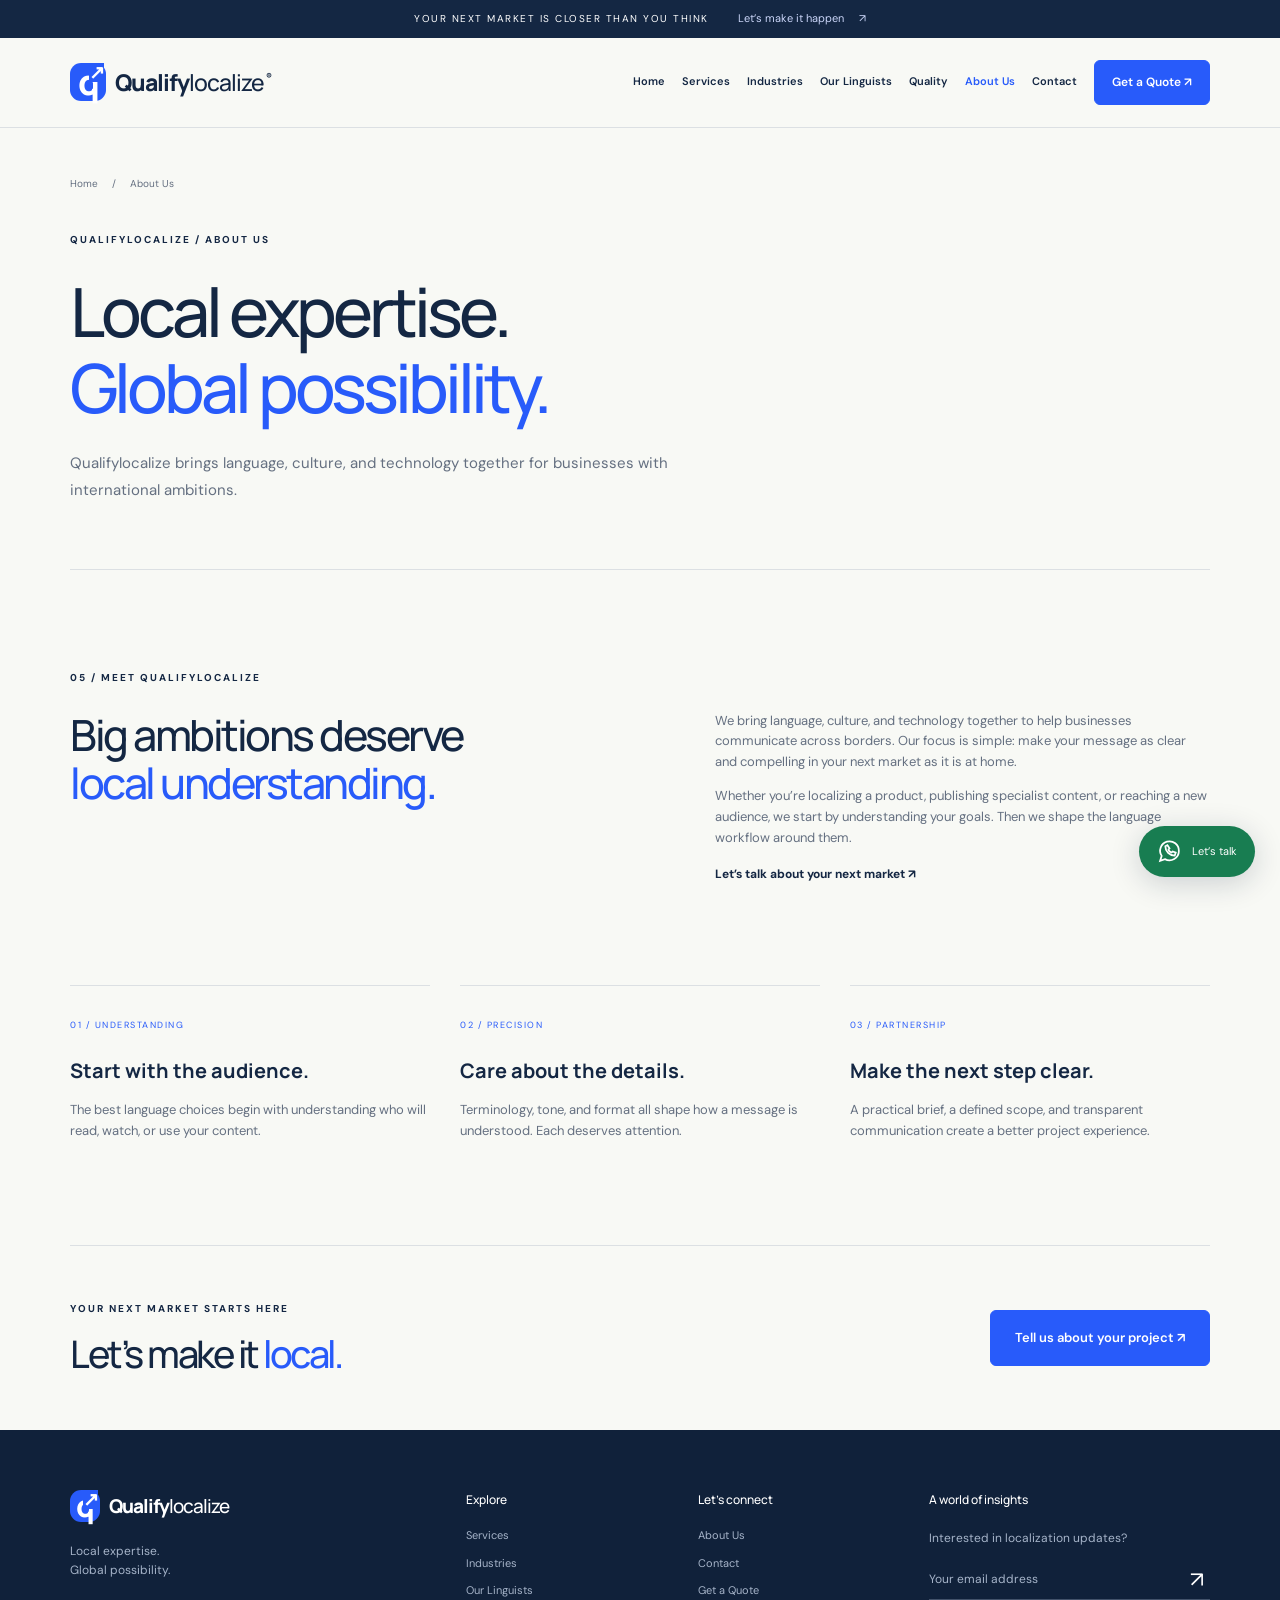
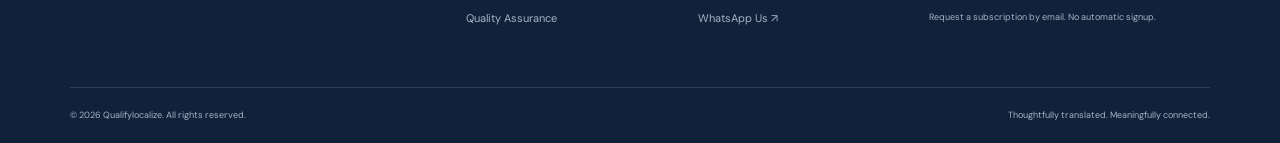
==== public/about.html @ bcac70c4 "Expand Qualifylocalize into 14-page website with service details and dedicated contact flow" ====
<!doctype html>
<html lang="en"><head><meta charset="utf-8"><meta name="viewport" content="width=device-width,initial-scale=1"><meta name="description" content="Translation, localization and language technology for ambitious global businesses. Start your next market with Qualifylocalize."><meta name="theme-color" content="#142743"><title>About Us | Qualifylocalize</title><link rel="icon" href="data:image/svg+xml,%3Csvg xmlns='http://www.w3.org/2000/svg' viewBox='0 0 64 64'%3E%3Crect rx='18' width='64' height='64' fill='%23275efe'/%3E%3Ctext x='13' y='47' fill='white' font-size='46' font-family='Arial'%3Eq%3C/text%3E%3C/svg%3E"><link rel="stylesheet" href="styles.css"><script src="app.js" defer></script></head><body>
<a class="skip" href="#main">Skip to content</a><div class="announcement">YOUR NEXT MARKET IS CLOSER THAN YOU THINK <a href="quote.html">Let’s make it happen <span>↗</span></a></div>
<header><a class="brand" href="index.html" aria-label="Qualifylocalize home"><span class="brandmark">q<span>↗</span></span>Qualify<span>localize</span><i>®</i></a><button class="menu-toggle" aria-expanded="false" aria-controls="navigation" aria-label="Open navigation">☰</button><nav id="navigation" aria-label="Main navigation"><a href="index.html">Home</a><a href="services.html">Services</a><a href="industries.html">Industries</a><a href="linguists.html">Our Linguists</a><a href="quality.html">Quality</a><a href="about.html" aria-current="page">About Us</a><a href="contact.html">Contact</a><a class="button small" href="quote.html">Get a Quote ↗</a><a class="mobile-whatsapp" href="https://wa.me/447770012186">WhatsApp Us ↗</a></nav></header>
<main id="main"><section class="page-intro wrap"><p class="breadcrumbs"><a href="index.html">Home</a><span>/</span>About Us</p><p class="eyebrow">QUALIFYLOCALIZE / ABOUT US</p><h1>Local expertise.<br><em>Global possibility.</em></h1><p>Qualifylocalize brings language, culture, and technology together for businesses with international ambitions.</p></section><section class="section wrap about" id="about"><p class="eyebrow">05 / MEET QUALIFYLOCALIZE</p><h2>Big ambitions deserve<br><em>local understanding.</em></h2><div><p>We bring language, culture, and technology together to help businesses communicate across borders. Our focus is simple: make your message as clear and compelling in your next market as it is at home.</p><p>Whether you’re localizing a product, publishing specialist content, or reaching a new audience, we start by understanding your goals. Then we shape the language workflow around them.</p><a class="text-link" href="contact.html">Let’s talk about your next market ↗</a></div></section><section class="values wrap"><article><span>01 / UNDERSTANDING</span><h3>Start with the audience.</h3><p>The best language choices begin with understanding who will read, watch, or use your content.</p></article><article><span>02 / PRECISION</span><h3>Care about the details.</h3><p>Terminology, tone, and format all shape how a message is understood. Each deserves attention.</p></article><article><span>03 / PARTNERSHIP</span><h3>Make the next step clear.</h3><p>A practical brief, a defined scope, and transparent communication create a better project experience.</p></article></section><section class="page-cta wrap"><div><p class="eyebrow">YOUR NEXT MARKET STARTS HERE</p><h2>Let’s make it <em>local.</em></h2></div><a class="button" href="quote.html">Tell us about your project ↗</a></section></main><footer><div class="wrap footer-grid"><div><a class="brand" href="index.html"><span class="brandmark">q<span>↗</span></span>Qualify<span>localize</span></a><p>Local expertise.<br>Global possibility.</p></div><div><h3>Explore</h3><a href="services.html">Services</a><a href="industries.html">Industries</a><a href="linguists.html">Our Linguists</a><a href="quality.html">Quality Assurance</a></div><div><h3>Let’s connect</h3><a href="about.html">About Us</a><a href="contact.html">Contact</a><a href="quote.html">Get a Quote</a><a href="https://wa.me/447770012186">WhatsApp Us ↗</a></div><div><h3>A world of insights</h3><p>Interested in localization updates?</p><form id="newsletter"><label class="sr-only" for="newsletter-email">Your email address</label><div class="newsletter-field"><input id="newsletter-email" type="email" required placeholder="Your email address" autocomplete="email"><button aria-label="Request newsletter subscription">↗</button></div><small>Request a subscription by email. No automatic signup.</small><p id="newsletter-status" role="status"></p></form></div></div><div class="wrap footer-bottom"><span>© <span id="year"></span> Qualifylocalize. All rights reserved.</span><span>Thoughtfully translated. Meaningfully connected.</span></div></footer><a class="floating-chat" href="https://wa.me/447770012186" target="_blank" rel="noopener" aria-label="Chat with Qualifylocalize on WhatsApp"><svg viewBox="0 0 24 24" fill="none" stroke="currentColor" stroke-width="1.7" aria-hidden="true"><path d="M21 11.5a9 9 0 0 1-13.4 7.8L3 21l1.5-4.8A9 9 0 1 1 21 11.5Z"/><path d="M8 7c0 5 4 9 9 9l1-3-3-1-1 1c-2-1-3-2-3-3l1-1-2-3Z"/></svg><span>Let’s talk</span></a></body></html>
---- public/styles.css ----
@import url('https://fonts.googleapis.com/css2?family=DM+Sans:wght@400;500;600;700&family=Manrope:wght@400;500;600;700;800&display=swap');
:root{--ink:#142743;--blue:#285bfa;--paper:#f8f9f5;--muted:#657081;--line:#dce0e3}*{box-sizing:border-box}html{scroll-behavior:smooth;scroll-padding-top:95px}body{margin:0;background:var(--paper);color:var(--ink);font-family:'DM Sans',Arial,sans-serif;font-size:15px;line-height:1.6}a{color:inherit;text-decoration:none}button,input,select,textarea{font:inherit}button,a,input,select,textarea{-webkit-tap-highlight-color:transparent}button{cursor:pointer}a:focus-visible,button:focus-visible,input:focus-visible,select:focus-visible,textarea:focus-visible{outline:3px solid #ffab4a;outline-offset:5px}.wrap{width:min(1280px,89%);margin:auto}.announcement{background:var(--ink);color:white;text-align:center;font-size:10px;letter-spacing:1.5px;padding:10px 16px}.announcement a{margin-left:25px;letter-spacing:0;color:#cbd6f9;font-size:11px}.announcement span{margin-left:12px}header{height:90px;position:sticky;top:0;z-index:20;background:#f8f9f5f5;border-bottom:1px solid var(--line);display:flex;align-items:center;justify-content:space-between;padding:0 5.5%;backdrop-filter:blur(14px)}.brand{display:flex;align-items:center;font-family:Manrope,Arial,sans-serif;font-weight:800;font-size:23px;letter-spacing:-1px;white-space:nowrap}.brand>span:not(.brandmark){font-weight:500}.brand i{font-size:9px;font-style:normal;align-self:flex-start;padding-top:7px;margin-left:2px}.brandmark{position:relative;display:inline-flex;align-items:center;justify-content:center;width:36px;height:38px;background:var(--blue);border-radius:11px;color:white;font-size:35px;margin-right:9px;line-height:1}.brandmark span{position:absolute;right:2px;top:0;font-size:19px;background:var(--blue)}nav{display:flex;align-items:center;gap:24px;font-size:12px;font-weight:600}nav>a:not(.button):hover{color:var(--blue)}.button{display:inline-flex;align-items:center;justify-content:space-between;gap:24px;background:var(--blue);color:white;padding:17px 24px;border-radius:6px;border:1px solid var(--blue);font-weight:600;font-size:13px;transition:transform .2s,background .2s}.button:hover{transform:translateY(-3px);background:#1948dd}.button span{font-size:20px}.button.small{padding:12px 17px;font-size:12px}.menu-toggle,.mobile-whatsapp{display:none}.hero{display:grid;grid-template-columns:1.08fr 1fr;gap:20px;align-items:center;min-height:650px;padding-top:65px;padding-bottom:65px}.eyebrow{font-size:10px;letter-spacing:2px;font-weight:700;margin:0 0 25px}.status-dot{display:inline-block;background:#3a77ff;width:7px;height:7px;border-radius:50%;margin-right:8px;box-shadow:0 0 0 4px #285bfa14}h1,h2,h3,p{margin-top:0}h1,h2,h3{font-family:Manrope,Arial,sans-serif}h1{font-size:clamp(64px,6.8vw,100px);font-weight:500;line-height:1.04;letter-spacing:-6px;margin-bottom:28px}em{font-style:normal;color:var(--blue)}.hero-description{max-width:440px;font-size:16px;color:var(--muted);line-height:1.8}.actions{display:flex;align-items:center;gap:27px;margin-top:29px}.text-link{font-size:12px;font-weight:700}.text-link:hover{color:var(--blue)}.hero-assurance{display:flex;gap:16px;font-size:10px;color:var(--muted);margin-top:28px}.hero-assurance span::first-letter{color:var(--blue)}.globe-scene{position:relative;aspect-ratio:1;max-width:560px;width:100%;isolation:isolate;display:grid;place-items:center;background:radial-gradient(circle,#cbdcff66 5%,transparent 68%)}.globe{position:relative;width:76%;aspect-ratio:1;border-radius:50%;overflow:hidden;background:radial-gradient(circle at 32% 26%,#4e7cd4,#214b99 42%,#142743 80%);box-shadow:inset -25px -20px 45px #06173399,0 25px 60px #1d4f9b22;animation:float 8s ease-in-out infinite}.globe:after{content:'';position:absolute;inset:0;border-radius:50%;box-shadow:inset 10px 0 25px #83c4ff55,inset -20px -10px 35px #07132999}.globe svg{position:absolute;inset:0;width:100%;height:100%}.globe-grid{position:absolute;inset:-10%;opacity:.23;border-radius:50%;background:repeating-linear-gradient(0deg,transparent 0 38px,#b3cdff 39px 40px);transform:rotate(-16deg)}.orbit{position:absolute;width:99%;height:60%;border:1px solid #bccce2;border-radius:50%;transform:rotate(-32deg);z-index:-1}.orbit-two{transform:rotate(43deg);height:76%;width:94%;border-style:dashed;opacity:.6}.language-chip{position:absolute;background:#ffffffed;border:1px solid #e5e9f1;border-radius:9px;padding:12px 20px;box-shadow:0 10px 35px #13274a12;animation:float 7s ease-in-out infinite}.language-chip b{font-size:21px;font-weight:500;display:block}.language-chip small{display:block;color:var(--muted);font-size:8px;letter-spacing:1.6px}.chip-one{top:14%;right:2%}.chip-two{left:-1%;top:41%;animation-delay:-2s}.chip-three{right:4%;bottom:15%;animation-delay:-4s}.globe-caption{position:absolute;bottom:0;font-size:10px}.coordinate{position:absolute;left:5%;top:7%;font-size:8px;letter-spacing:1px;color:#8795aa}.capability-strip{display:flex;justify-content:space-between;align-items:center;border-top:1px solid var(--line);border-bottom:1px solid var(--line);padding:29px 0;gap:25px}.capability-strip p{font-size:12px;line-height:1.7;margin:0}.capability-strip b{font-family:Manrope;font-size:29px;letter-spacing:-1px;line-height:1.2}.capability-strip div span{display:block;color:var(--muted);font-size:10px;margin-top:7px}.capability-strip>a{font-size:11px;color:var(--blue);font-weight:700}.section{padding-top:100px;padding-bottom:100px}.section-heading{display:flex;justify-content:space-between;align-items:flex-end;gap:50px;margin-bottom:40px}h2{font-size:clamp(36px,4vw,55px);line-height:1.13;font-weight:500;letter-spacing:-2.5px;margin-bottom:0}.section-heading>p{max-width:320px;color:var(--muted);font-size:13px;margin:0 0 5px}.service-grid{display:grid;grid-template-columns:repeat(3,1fr);gap:17px}.service-card{position:relative;border:1px solid var(--line);border-radius:9px;padding:28px;transition:transform .25s,box-shadow .25s,border-color .25s;background:#fff9;display:flex;flex-direction:column}.service-card:hover{transform:translateY(-7px);box-shadow:0 17px 30px #1427430c;border-color:var(--blue)}.service-icon{font-size:30px;line-height:1.4;color:var(--blue);height:58px;display:block}.service-icon span{font-size:18px;margin-left:2px}.card-number{position:absolute;top:32px;right:28px;color:#8591a2;font-size:10px}.service-card h3{font-size:20px;line-height:1.4;font-weight:600;letter-spacing:-.6px;margin:18px 0 12px}.service-card p{color:var(--muted);font-size:12px;line-height:1.8;max-width:280px;margin-bottom:27px}.card-bottom{border-top:1px solid var(--line);padding-top:18px;font-size:10px;display:flex;align-items:center;justify-content:space-between;margin-top:auto}.card-bottom b{font-size:18px;font-weight:400}.featured{background:var(--ink);color:white;border-color:var(--ink)}.featured .service-icon,.featured .card-number{color:#a9c1ff}.featured p{color:#c0cbdc}.featured .card-bottom{border-color:#ffffff26}.industry-section{padding:90px 0;background:#ecf0f5}.industry-tabs{display:flex;gap:8px;flex-wrap:wrap;margin-bottom:25px}.industry-tabs button{border:1px solid #cbd3df;background:transparent;padding:11px 24px;border-radius:30px;font-size:12px;color:var(--ink)}.industry-tabs button[aria-selected=true]{background:var(--ink);color:white;border-color:var(--ink)}.industry-detail{background:var(--ink);color:white;border-radius:12px;display:grid;grid-template-columns:1fr 1fr;min-height:255px;overflow:hidden}.industry-detail>div:first-child{padding:40px}.industry-detail h3{font-size:26px;font-weight:500;margin-bottom:13px}.industry-detail p{font-size:13px;color:#c4cede;max-width:430px}.industry-detail .text-link{color:#bdd0ff}.industry-art{position:relative;display:flex;justify-content:center;align-items:center;background:radial-gradient(ellipse at 80% 20%,#285bfa66,transparent 70%);overflow:hidden}.art-symbol{font-family:Manrope;font-size:150px;line-height:1;color:#acc5ff;transform:rotate(-12deg);text-shadow:15px 15px 0 #729eff20;letter-spacing:-10px}.industry-art:before,.industry-art:after{content:'';position:absolute;width:300px;height:300px;border:1px solid #7d9bcb35;border-radius:50%;transform:rotate(-30deg) scaleY(.45)}.industry-art:after{transform:rotate(40deg) scaleY(.65)}.directory-bar{background:#edf0f2;border-radius:8px;padding:19px;display:flex;align-items:center;gap:16px}.directory-bar>span{font-size:11px;font-weight:700;margin-right:auto}.directory-bar label{font-size:9px;font-weight:600;display:block;color:var(--muted)}select,input,textarea{border:1px solid #d9dfe8;color:var(--ink);border-radius:5px;background:white;padding:11px 12px;min-width:0;width:100%;font-size:12px}select{cursor:pointer}.directory-bar select{display:block;margin-top:4px;min-width:150px;padding:9px;font-size:11px}.reset{border:0;background:transparent;font-size:11px;color:var(--muted)}.sample-note{font-size:10px;color:var(--muted);margin:15px 0 23px;max-width:800px}.profile-grid{display:grid;grid-template-columns:repeat(3,1fr);gap:18px}.profile-card{padding:25px;border:1px solid var(--line);border-radius:9px;background:white}.profile-top{display:flex;align-items:center;justify-content:space-between;margin-bottom:19px}.avatar{width:55px;height:55px;display:grid;place-items:center;background:#e7edff;border-radius:50%;font-family:Manrope;color:var(--blue);font-size:20px}.avatar svg{width:36px;height:36px}.profile-top>span{font-size:9px;color:var(--muted);background:#f0f2f5;padding:4px 9px;border-radius:20px}.profile-card h3{font-size:17px;margin:0 0 3px}.profile-card p{color:var(--muted);font-size:11px;margin-bottom:18px}.tags{display:flex;gap:6px;flex-wrap:wrap}.tags span{font-size:9px;border:1px solid var(--line);border-radius:4px;padding:4px 8px}.profile-card .profile-base{margin:19px 0 0;border-top:1px solid var(--line);padding-top:13px;display:flex;justify-content:space-between;font-size:10px}.profile-base a{color:var(--blue)}.directory-footer{display:flex;justify-content:space-between;align-items:center;margin-top:25px;font-size:11px;color:var(--muted)}.empty{grid-column:1/-1;background:#edf0f5;border-radius:8px;padding:36px;text-align:center}.quality-section{background:var(--ink);color:white;padding:85px 0}.quality-section .section-heading>p{color:#aab9ce}.quality-section .eyebrow{color:#9dbbff}.process-grid{display:grid;grid-template-columns:repeat(4,1fr);margin-top:55px}.process-grid article{border-top:1px solid #8091ad55;padding:24px 28px 0 0}.process-grid article+article{padding-left:25px}.process-grid article>span{font-size:11px;color:#a2bcf5;display:flex;justify-content:space-between;margin-bottom:35px}.process-grid i{font-size:18px;font-style:normal}.process-grid h3{font-size:19px;font-weight:500}.process-grid p{font-size:12px;color:#adbbcf;max-width:225px}.quality-bottom{border-top:1px solid #8091ad55;display:flex;justify-content:space-between;align-items:center;gap:40px;margin-top:35px;padding-top:24px}.quality-bottom>span{font-size:9px;letter-spacing:1.7px}.quality-bottom p{max-width:550px;font-size:11px;color:#adbbcf;margin:0}.about{display:grid;grid-template-columns:1.1fr 1fr;column-gap:100px}.about>.eyebrow{grid-column:1/-1}.about h2{font-size:43px}.about>div p{font-size:13px;color:var(--muted)}.quote-section{background:#e9eefb;padding:85px 0}.quote-grid{display:grid;grid-template-columns:1fr 1fr;gap:100px;align-items:center}.quote-grid>div>p:not(.eyebrow){font-size:14px;color:var(--muted);max-width:360px;margin-top:25px}.quote-benefits{display:flex;flex-direction:column;gap:12px;font-size:12px;margin:30px 0}.quote-email{font-size:13px;font-weight:600}.quote-form{background:white;border-radius:12px;padding:30px;box-shadow:0 15px 50px #1427430b}.form-top{display:flex;justify-content:space-between;margin-bottom:20px}.form-top h3{font-size:19px;margin:0;font-weight:600}.form-top>span{color:var(--blue)}label{display:block;font-size:11px;font-weight:500}label input,label select,label textarea{display:block;margin-top:6px;margin-bottom:14px}label small{color:var(--muted)}.form-row{display:grid;grid-template-columns:1fr 1fr;gap:14px}textarea{resize:vertical}.estimate{display:flex;justify-content:space-between;align-items:center;padding:15px 0;border-top:1px solid var(--line);font-size:11px}.estimate small{display:block;font-size:9px;color:var(--muted)}output{font-size:25px;color:var(--blue);font-family:Manrope;letter-spacing:-1px}.fineprint{font-size:9px;color:var(--muted);line-height:1.7;margin:8px 0 14px}.quote-form .button{width:100%}.whatsapp-submit{background:none;border:0;font-size:11px;display:block;text-align:center;padding:14px;width:100%;color:var(--ink)}#quote-status,#newsletter-status{font-size:11px;margin:0}.contact{display:flex;justify-content:space-between;align-items:center;padding-top:80px;padding-bottom:80px}.contact h2{font-size:43px}.contact>div+div a{display:block;font-size:20px;letter-spacing:-.5px;padding:9px 0}.contact small{font-size:11px;margin-left:20px;color:var(--muted)}footer{background:#10213a;color:white;padding:60px 0 0}.footer-grid{display:grid;grid-template-columns:1.5fr .8fr .8fr 1.2fr;gap:45px}.footer-grid .brand{font-size:19px}.footer-grid .brandmark{width:30px;height:32px;font-size:30px}.footer-grid p{font-size:12px;color:#a6b4c9;margin-top:20px}.footer-grid h3{font-size:12px;font-weight:500;margin-bottom:18px}.footer-grid>div>a:not(.brand){font-size:11px;color:#a6b4c9;display:block;margin-bottom:10px}.newsletter-field{display:flex;border-bottom:1px solid #a6b4c955}.newsletter-field input{background:none;border:none;color:white;padding:10px 0}.newsletter-field button{border:0;background:transparent;color:white;font-size:22px}.newsletter-field input::placeholder{color:#a6b4c9}#newsletter small{font-size:9px;color:#a6b4c9;display:block;margin-top:10px}.footer-bottom{border-top:1px solid #a6b4c933;margin-top:50px;padding:20px 0;display:flex;justify-content:space-between;font-size:9px;color:#a6b4c9}.floating-chat{position:fixed;bottom:23px;right:25px;z-index:25;background:#187d51;color:white;border-radius:40px;padding:13px 18px;display:flex;align-items:center;gap:10px;box-shadow:0 6px 30px #10213a30;font-size:11px}.floating-chat svg{width:25px;height:25px}.skip{position:fixed;top:-100px;left:20px;background:white;z-index:100;padding:15px}.skip:focus{top:10px}.sr-only{position:absolute;width:1px;height:1px;overflow:hidden;clip:rect(0,0,0,0)}@keyframes float{0%,100%{transform:translateY(0)}50%{transform:translateY(-10px)}}@media(min-width:1450px){header{padding-left:calc((100vw - 1280px)/2);padding-right:calc((100vw - 1280px)/2)}}@media(max-width:1150px){nav{gap:15px;font-size:10px}.brand{font-size:20px}.hero{min-height:570px}h1{font-size:76px}.hero-assurance{gap:10px;font-size:9px}.quote-grid{gap:50px}.directory-bar{flex-wrap:wrap}.directory-bar>span{width:100%}.directory-bar label{flex:1}.about{column-gap:50px}.footer-grid{gap:25px}}@media(max-width:850px){header{height:75px}.menu-toggle{display:block;border:1px solid var(--line);background:none;border-radius:5px;font-size:21px;color:var(--ink);padding:3px 10px}nav{display:none;position:absolute;left:0;right:0;top:75px;background:var(--paper);padding:25px 6%;border-bottom:1px solid var(--line);box-shadow:0 10px 20px #14274312;font-size:15px}nav.open{display:flex;flex-direction:column;align-items:stretch;gap:17px}.mobile-whatsapp{display:block}.hero{padding-top:50px;grid-template-columns:1.05fr 1fr;min-height:530px}h1{font-size:64px;letter-spacing:-4px}.hero-description{font-size:13px}.actions{align-items:flex-start;gap:16px;flex-direction:column}.hero-assurance{flex-wrap:wrap}.language-chip{padding:8px 12px}.language-chip b{font-size:17px}.globe-caption{font-size:8px}.service-card{padding:22px}.service-card h3{font-size:17px}.card-bottom{font-size:9px}.section{padding-top:70px;padding-bottom:70px}.capability-strip>a{display:none}.industry-detail{grid-template-columns:1.3fr 1fr}.profile-grid{grid-template-columns:repeat(2,1fr)}.quote-grid{gap:35px}.quote-form{padding:23px}.quote-grid h2{font-size:40px}.process-grid{grid-template-columns:repeat(2,1fr);gap:25px}.process-grid article+article{padding-left:0}.process-grid article>span{margin-bottom:20px}.about{column-gap:35px}.about h2{font-size:34px}.footer-grid{grid-template-columns:1.3fr 1fr}.contact>div+div a{font-size:16px}.contact h2{font-size:36px}}@media(max-width:600px){.announcement{font-size:8px;letter-spacing:.8px}.announcement a{margin-left:8px;font-size:9px}.wrap{width:88%}.hero{grid-template-columns:1fr;padding-top:40px;padding-bottom:35px;gap:10px}.hero-copy{position:relative;z-index:2}h1{font-size:72px;letter-spacing:-4.5px}.eyebrow{font-size:8px;margin-bottom:20px}.hero-description{max-width:340px;font-size:14px}.actions{flex-direction:row;align-items:center;gap:20px}.button{font-size:11px;padding:14px 17px;gap:15px}.actions .text-link{font-size:11px;white-space:nowrap}.hero-assurance{font-size:8px;margin-top:22px;gap:14px}.globe-scene{width:90%;margin:0 auto;max-width:360px}.globe{width:73%}.globe-caption{bottom:0}.language-chip b{font-size:18px}.coordinate{font-size:7px}.capability-strip{display:grid;grid-template-columns:repeat(3,1fr);gap:20px;padding:24px 0}.capability-strip>p{grid-column:1/-1;font-size:12px}.capability-strip>p br{display:none}.capability-strip b{font-size:24px}.capability-strip div span{font-size:8px}.section-heading{display:block;margin-bottom:28px}.section-heading>p{margin-top:22px;max-width:360px;font-size:13px}h2{font-size:40px;letter-spacing:-2px}.service-grid{grid-template-columns:1fr;gap:13px}.service-card{padding:25px}.service-card h3{font-size:22px;margin-top:10px}.service-card p{font-size:13px;max-width:none}.service-card h3 br{display:none}.service-icon{height:40px}.card-bottom{font-size:10px}.industry-section,.quality-section,.quote-section{padding:65px 0}.industry-tabs{gap:7px}.industry-tabs button{padding:9px 14px;font-size:10px}.industry-detail{grid-template-columns:1fr}.industry-detail>div:first-child{padding:28px}.industry-art{height:135px}.art-symbol{font-size:105px}.directory-bar{padding:16px;gap:10px}.directory-bar label{flex:1 1 40%}.directory-bar label:nth-of-type(3){flex-basis:75%}.directory-bar select{min-width:0;width:100%}.profile-grid{grid-template-columns:1fr}.directory-footer{align-items:flex-start;gap:20px;font-size:9px}.directory-footer .text-link{font-size:10px;max-width:170px;text-align:right}.quality-bottom{flex-direction:column;align-items:flex-start;gap:16px}.process-grid h3{font-size:17px}.process-grid p{font-size:11px}.process-grid article{padding-right:12px}.about{grid-template-columns:1fr;gap:25px}.about>.eyebrow{margin-bottom:0}.about h2{font-size:37px}.quote-grid{grid-template-columns:1fr;gap:30px}.quote-grid h2{font-size:42px}.quote-benefits{gap:8px;margin:24px 0}.quote-email{font-size:12px}.quote-form{padding:22px}.estimate output{font-size:23px}.contact{flex-direction:column;align-items:flex-start;gap:30px;padding-top:60px;padding-bottom:60px}.contact h2{font-size:40px}.contact>div+div a{font-size:17px}.footer-grid{grid-template-columns:1fr 1fr;gap:30px}.footer-grid>div:first-child,.footer-grid>div:last-child{grid-column:1/-1}.footer-grid p{font-size:11px}.footer-bottom{flex-direction:column;gap:10px;padding-bottom:85px}.floating-chat{right:16px;bottom:16px;padding:12px}.floating-chat span{display:none}.form-row{gap:10px}.form-row select,.form-row input{font-size:11px}}@media(prefers-reduced-motion:reduce){html{scroll-behavior:auto}*,*:before,*:after{animation:none!important;transition:none!important}}

/* Multi-page navigation and editorial layouts */
nav a[aria-current="page"]{color:var(--blue)}
.page-intro{padding-top:48px;padding-bottom:65px;border-bottom:1px solid var(--line)}.breadcrumbs{display:flex;gap:14px;font-size:10px;color:var(--muted);margin-bottom:40px}.breadcrumbs a:hover{color:var(--blue)}.page-intro h1{font-size:clamp(46px,5.3vw,76px);letter-spacing:-4px;line-height:1.12;max-width:1050px;margin-bottom:25px}.page-intro>p:last-child{max-width:620px;font-size:15px;color:var(--muted);line-height:1.8;margin-bottom:0}.page-cta{padding:55px 0;display:flex;justify-content:space-between;align-items:center;gap:25px;border-top:1px solid var(--line)}.page-cta h2{font-size:38px}.page-cta .eyebrow{margin-bottom:15px}.faq{display:grid;grid-template-columns:1fr 1.1fr;gap:70px}.faq h2{font-size:37px}.faq details{border-bottom:1px solid var(--line);padding:20px 0}.faq summary{list-style:none;cursor:pointer;display:flex;justify-content:space-between;gap:15px;font-size:14px;font-weight:600}.faq summary::-webkit-details-marker{display:none}.faq summary span{color:var(--blue)}.faq details[open] summary span{transform:rotate(45deg)}.faq details p{font-size:13px;color:var(--muted);line-height:1.9;margin:18px 0 0}.detail-grid{display:grid;grid-template-columns:1.2fr 1fr;gap:85px}.deliverables{list-style:none;padding:0;margin:30px 0 0}.deliverables li{border-bottom:1px solid var(--line);padding:16px 0;font-size:14px;color:var(--blue)}.deliverables span{color:var(--ink);margin-left:10px}.detail-grid aside{background:#e9eefb;border-radius:10px;padding:35px;align-self:start}.detail-grid aside h3{font-size:22px}.detail-grid aside p{font-size:13px;color:var(--muted);line-height:1.9}.detail-grid aside .text-link{display:block;margin-top:22px}.values{display:grid;grid-template-columns:repeat(3,1fr);gap:30px;padding-bottom:90px}.values article{border-top:1px solid var(--line);padding-top:25px}.values article>span{font-size:9px;letter-spacing:1.5px;color:var(--blue)}.values h3{font-size:20px;margin:20px 0 13px}.values p{color:var(--muted);font-size:13px}.contact-layout{display:grid;grid-template-columns:1fr 1fr;gap:100px}.contact-layout>div>p:not(.eyebrow){font-size:14px;color:var(--muted);max-width:350px;margin-top:25px}.home-paths{display:grid;grid-template-columns:1fr 1fr;gap:60px;padding-top:55px;padding-bottom:55px;border-top:1px solid var(--line);border-bottom:1px solid var(--line)}.home-paths h2{font-size:35px}.home-paths>div>a{display:block;padding:14px 0;border-bottom:1px solid var(--line)}.home-paths b{font-size:16px;font-weight:500}.home-paths a span{display:block;font-size:11px;color:var(--muted);margin-top:4px}.home-paths a:hover b{color:var(--blue)}nav{gap:17px;font-size:11px}@media(max-width:1050px){nav{gap:11px;font-size:10px}.detail-grid,.contact-layout{gap:40px}}@media(max-width:850px){nav{font-size:15px;gap:17px}.faq{gap:35px}.page-intro h1{letter-spacing:-2.5px}.contact-layout{gap:30px}.values{gap:20px}}@media(max-width:600px){.page-intro{padding-top:28px;padding-bottom:40px}.breadcrumbs{margin-bottom:28px;font-size:9px;flex-wrap:wrap}.page-intro h1{font-size:43px;letter-spacing:-2.3px}.page-intro>p:last-child{font-size:13px}.page-cta{align-items:flex-start;flex-direction:column;padding:40px 0}.page-cta h2{font-size:34px}.faq,.detail-grid,.contact-layout,.home-paths{grid-template-columns:1fr;gap:30px}.faq h2{font-size:32px}.faq summary{font-size:13px}.detail-grid aside{padding:25px}.values{grid-template-columns:1fr;padding-bottom:55px}.values article{padding-top:20px}.home-paths{padding:40px 0}.home-paths h2{font-size:31px}.deliverables li{font-size:12px}.page-intro+.contact{padding-top:45px}}
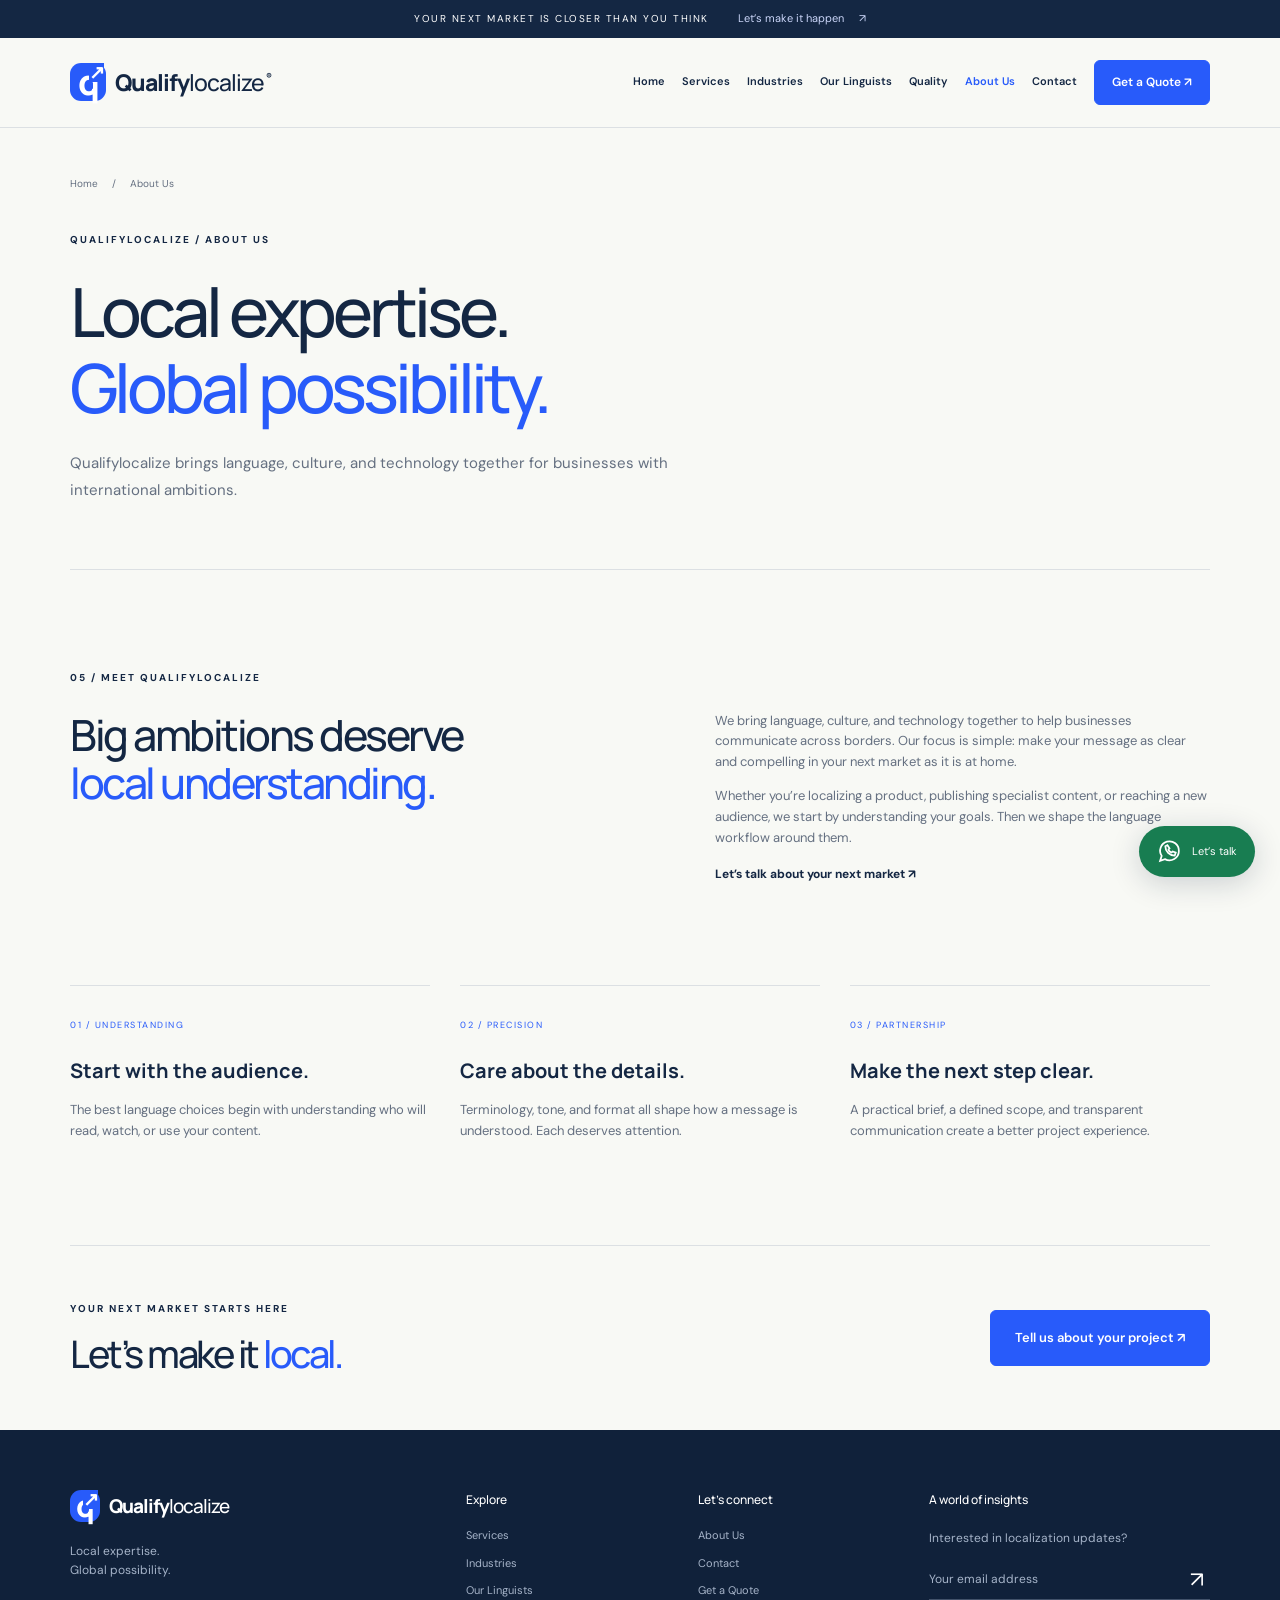
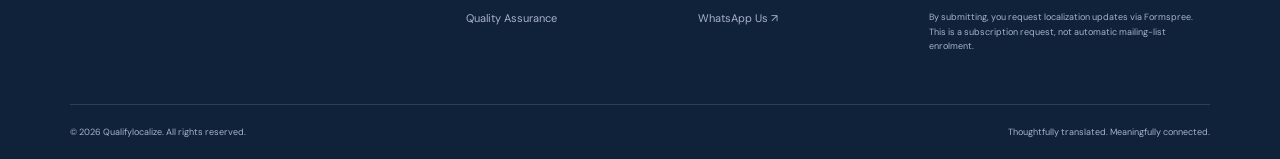
==== commit 33edae6d: "Connect quote, contact and newsletter forms to Formspree with AJAX feedback" ====
--- a/public/about.html
+++ b/public/about.html
@@ -1,5 +1,5 @@
 <!doctype html>
-<html lang="en"><head><meta charset="utf-8"><meta name="viewport" content="width=device-width,initial-scale=1"><meta name="description" content="Translation, localization and language technology for ambitious global businesses. Start your next market with Qualifylocalize."><meta name="theme-color" content="#142743"><title>About Us | Qualifylocalize</title><link rel="icon" href="data:image/svg+xml,%3Csvg xmlns='http://www.w3.org/2000/svg' viewBox='0 0 64 64'%3E%3Crect rx='18' width='64' height='64' fill='%23275efe'/%3E%3Ctext x='13' y='47' fill='white' font-size='46' font-family='Arial'%3Eq%3C/text%3E%3C/svg%3E"><link rel="stylesheet" href="styles.css"><script src="app.js" defer></script></head><body>
+<html lang="en"><head><meta charset="utf-8"><meta name="viewport" content="width=device-width,initial-scale=1"><meta name="description" content="Translation, localization and language technology for ambitious global businesses. Start your next market with Qualifylocalize."><meta name="theme-color" content="#142743"><title>About Us | Qualifylocalize</title><link rel="icon" href="data:image/svg+xml,%3Csvg xmlns='http://www.w3.org/2000/svg' viewBox='0 0 64 64'%3E%3Crect rx='18' width='64' height='64' fill='%23275efe'/%3E%3Ctext x='13' y='47' fill='white' font-size='46' font-family='Arial'%3Eq%3C/text%3E%3C/svg%3E"><link rel="stylesheet" href="styles.css"><script src="app.js" defer></script><script src="forms.js" defer></script></head><body>
 <a class="skip" href="#main">Skip to content</a><div class="announcement">YOUR NEXT MARKET IS CLOSER THAN YOU THINK <a href="quote.html">Let’s make it happen <span>↗</span></a></div>
 <header><a class="brand" href="index.html" aria-label="Qualifylocalize home"><span class="brandmark">q<span>↗</span></span>Qualify<span>localize</span><i>®</i></a><button class="menu-toggle" aria-expanded="false" aria-controls="navigation" aria-label="Open navigation">☰</button><nav id="navigation" aria-label="Main navigation"><a href="index.html">Home</a><a href="services.html">Services</a><a href="industries.html">Industries</a><a href="linguists.html">Our Linguists</a><a href="quality.html">Quality</a><a href="about.html" aria-current="page">About Us</a><a href="contact.html">Contact</a><a class="button small" href="quote.html">Get a Quote ↗</a><a class="mobile-whatsapp" href="https://wa.me/447770012186">WhatsApp Us ↗</a></nav></header>
-<main id="main"><section class="page-intro wrap"><p class="breadcrumbs"><a href="index.html">Home</a><span>/</span>About Us</p><p class="eyebrow">QUALIFYLOCALIZE / ABOUT US</p><h1>Local expertise.<br><em>Global possibility.</em></h1><p>Qualifylocalize brings language, culture, and technology together for businesses with international ambitions.</p></section><section class="section wrap about" id="about"><p class="eyebrow">05 / MEET QUALIFYLOCALIZE</p><h2>Big ambitions deserve<br><em>local understanding.</em></h2><div><p>We bring language, culture, and technology together to help businesses communicate across borders. Our focus is simple: make your message as clear and compelling in your next market as it is at home.</p><p>Whether you’re localizing a product, publishing specialist content, or reaching a new audience, we start by understanding your goals. Then we shape the language workflow around them.</p><a class="text-link" href="contact.html">Let’s talk about your next market ↗</a></div></section><section class="values wrap"><article><span>01 / UNDERSTANDING</span><h3>Start with the audience.</h3><p>The best language choices begin with understanding who will read, watch, or use your content.</p></article><article><span>02 / PRECISION</span><h3>Care about the details.</h3><p>Terminology, tone, and format all shape how a message is understood. Each deserves attention.</p></article><article><span>03 / PARTNERSHIP</span><h3>Make the next step clear.</h3><p>A practical brief, a defined scope, and transparent communication create a better project experience.</p></article></section><section class="page-cta wrap"><div><p class="eyebrow">YOUR NEXT MARKET STARTS HERE</p><h2>Let’s make it <em>local.</em></h2></div><a class="button" href="quote.html">Tell us about your project ↗</a></section></main><footer><div class="wrap footer-grid"><div><a class="brand" href="index.html"><span class="brandmark">q<span>↗</span></span>Qualify<span>localize</span></a><p>Local expertise.<br>Global possibility.</p></div><div><h3>Explore</h3><a href="services.html">Services</a><a href="industries.html">Industries</a><a href="linguists.html">Our Linguists</a><a href="quality.html">Quality Assurance</a></div><div><h3>Let’s connect</h3><a href="about.html">About Us</a><a href="contact.html">Contact</a><a href="quote.html">Get a Quote</a><a href="https://wa.me/447770012186">WhatsApp Us ↗</a></div><div><h3>A world of insights</h3><p>Interested in localization updates?</p><form id="newsletter"><label class="sr-only" for="newsletter-email">Your email address</label><div class="newsletter-field"><input id="newsletter-email" type="email" required placeholder="Your email address" autocomplete="email"><button aria-label="Request newsletter subscription">↗</button></div><small>Request a subscription by email. No automatic signup.</small><p id="newsletter-status" role="status"></p></form></div></div><div class="wrap footer-bottom"><span>© <span id="year"></span> Qualifylocalize. All rights reserved.</span><span>Thoughtfully translated. Meaningfully connected.</span></div></footer><a class="floating-chat" href="https://wa.me/447770012186" target="_blank" rel="noopener" aria-label="Chat with Qualifylocalize on WhatsApp"><svg viewBox="0 0 24 24" fill="none" stroke="currentColor" stroke-width="1.7" aria-hidden="true"><path d="M21 11.5a9 9 0 0 1-13.4 7.8L3 21l1.5-4.8A9 9 0 1 1 21 11.5Z"/><path d="M8 7c0 5 4 9 9 9l1-3-3-1-1 1c-2-1-3-2-3-3l1-1-2-3Z"/></svg><span>Let’s talk</span></a></body></html>
+<main id="main"><section class="page-intro wrap"><p class="breadcrumbs"><a href="index.html">Home</a><span>/</span>About Us</p><p class="eyebrow">QUALIFYLOCALIZE / ABOUT US</p><h1>Local expertise.<br><em>Global possibility.</em></h1><p>Qualifylocalize brings language, culture, and technology together for businesses with international ambitions.</p></section><section class="section wrap about" id="about"><p class="eyebrow">05 / MEET QUALIFYLOCALIZE</p><h2>Big ambitions deserve<br><em>local understanding.</em></h2><div><p>We bring language, culture, and technology together to help businesses communicate across borders. Our focus is simple: make your message as clear and compelling in your next market as it is at home.</p><p>Whether you’re localizing a product, publishing specialist content, or reaching a new audience, we start by understanding your goals. Then we shape the language workflow around them.</p><a class="text-link" href="contact.html">Let’s talk about your next market ↗</a></div></section><section class="values wrap"><article><span>01 / UNDERSTANDING</span><h3>Start with the audience.</h3><p>The best language choices begin with understanding who will read, watch, or use your content.</p></article><article><span>02 / PRECISION</span><h3>Care about the details.</h3><p>Terminology, tone, and format all shape how a message is understood. Each deserves attention.</p></article><article><span>03 / PARTNERSHIP</span><h3>Make the next step clear.</h3><p>A practical brief, a defined scope, and transparent communication create a better project experience.</p></article></section><section class="page-cta wrap"><div><p class="eyebrow">YOUR NEXT MARKET STARTS HERE</p><h2>Let’s make it <em>local.</em></h2></div><a class="button" href="quote.html">Tell us about your project ↗</a></section></main><footer><div class="wrap footer-grid"><div><a class="brand" href="index.html"><span class="brandmark">q<span>↗</span></span>Qualify<span>localize</span></a><p>Local expertise.<br>Global possibility.</p></div><div><h3>Explore</h3><a href="services.html">Services</a><a href="industries.html">Industries</a><a href="linguists.html">Our Linguists</a><a href="quality.html">Quality Assurance</a></div><div><h3>Let’s connect</h3><a href="about.html">About Us</a><a href="contact.html">Contact</a><a href="quote.html">Get a Quote</a><a href="https://wa.me/447770012186">WhatsApp Us ↗</a></div><div><h3>A world of insights</h3><p>Interested in localization updates?</p><form id="newsletter" action="https://formspree.io/f/xwlvgeae" method="POST" data-formspree><input type="hidden" name="request_type" value="newsletter"><input type="hidden" name="_subject" value="Qualifylocalize newsletter subscription request"><div class="form-honeypot" aria-hidden="true"><label>Leave this field empty<input name="_gotcha" type="text" tabindex="-1" autocomplete="off"></label></div><label class="sr-only" for="newsletter-email">Your email address</label><div class="newsletter-field"><input id="newsletter-email" name="email" type="email" required placeholder="Your email address" autocomplete="email"><button aria-label="Request newsletter subscription">↗</button></div><small>By submitting, you request localization updates via Formspree. This is a subscription request, not automatic mailing-list enrolment.</small><p id="newsletter-status" role="status" aria-live="polite" tabindex="-1"></p></form></div></div><div class="wrap footer-bottom"><span>© <span id="year"></span> Qualifylocalize. All rights reserved.</span><span>Thoughtfully translated. Meaningfully connected.</span></div></footer><a class="floating-chat" href="https://wa.me/447770012186" target="_blank" rel="noopener" aria-label="Chat with Qualifylocalize on WhatsApp"><svg viewBox="0 0 24 24" fill="none" stroke="currentColor" stroke-width="1.7" aria-hidden="true"><path d="M21 11.5a9 9 0 0 1-13.4 7.8L3 21l1.5-4.8A9 9 0 1 1 21 11.5Z"/><path d="M8 7c0 5 4 9 9 9l1-3-3-1-1 1c-2-1-3-2-3-3l1-1-2-3Z"/></svg><span>Let’s talk</span></a></body></html>
--- a/public/styles.css
+++ b/public/styles.css
@@ -4,3 +4,5 @@
 /* Multi-page navigation and editorial layouts */
 nav a[aria-current="page"]{color:var(--blue)}
 .page-intro{padding-top:48px;padding-bottom:65px;border-bottom:1px solid var(--line)}.breadcrumbs{display:flex;gap:14px;font-size:10px;color:var(--muted);margin-bottom:40px}.breadcrumbs a:hover{color:var(--blue)}.page-intro h1{font-size:clamp(46px,5.3vw,76px);letter-spacing:-4px;line-height:1.12;max-width:1050px;margin-bottom:25px}.page-intro>p:last-child{max-width:620px;font-size:15px;color:var(--muted);line-height:1.8;margin-bottom:0}.page-cta{padding:55px 0;display:flex;justify-content:space-between;align-items:center;gap:25px;border-top:1px solid var(--line)}.page-cta h2{font-size:38px}.page-cta .eyebrow{margin-bottom:15px}.faq{display:grid;grid-template-columns:1fr 1.1fr;gap:70px}.faq h2{font-size:37px}.faq details{border-bottom:1px solid var(--line);padding:20px 0}.faq summary{list-style:none;cursor:pointer;display:flex;justify-content:space-between;gap:15px;font-size:14px;font-weight:600}.faq summary::-webkit-details-marker{display:none}.faq summary span{color:var(--blue)}.faq details[open] summary span{transform:rotate(45deg)}.faq details p{font-size:13px;color:var(--muted);line-height:1.9;margin:18px 0 0}.detail-grid{display:grid;grid-template-columns:1.2fr 1fr;gap:85px}.deliverables{list-style:none;padding:0;margin:30px 0 0}.deliverables li{border-bottom:1px solid var(--line);padding:16px 0;font-size:14px;color:var(--blue)}.deliverables span{color:var(--ink);margin-left:10px}.detail-grid aside{background:#e9eefb;border-radius:10px;padding:35px;align-self:start}.detail-grid aside h3{font-size:22px}.detail-grid aside p{font-size:13px;color:var(--muted);line-height:1.9}.detail-grid aside .text-link{display:block;margin-top:22px}.values{display:grid;grid-template-columns:repeat(3,1fr);gap:30px;padding-bottom:90px}.values article{border-top:1px solid var(--line);padding-top:25px}.values article>span{font-size:9px;letter-spacing:1.5px;color:var(--blue)}.values h3{font-size:20px;margin:20px 0 13px}.values p{color:var(--muted);font-size:13px}.contact-layout{display:grid;grid-template-columns:1fr 1fr;gap:100px}.contact-layout>div>p:not(.eyebrow){font-size:14px;color:var(--muted);max-width:350px;margin-top:25px}.home-paths{display:grid;grid-template-columns:1fr 1fr;gap:60px;padding-top:55px;padding-bottom:55px;border-top:1px solid var(--line);border-bottom:1px solid var(--line)}.home-paths h2{font-size:35px}.home-paths>div>a{display:block;padding:14px 0;border-bottom:1px solid var(--line)}.home-paths b{font-size:16px;font-weight:500}.home-paths a span{display:block;font-size:11px;color:var(--muted);margin-top:4px}.home-paths a:hover b{color:var(--blue)}nav{gap:17px;font-size:11px}@media(max-width:1050px){nav{gap:11px;font-size:10px}.detail-grid,.contact-layout{gap:40px}}@media(max-width:850px){nav{font-size:15px;gap:17px}.faq{gap:35px}.page-intro h1{letter-spacing:-2.5px}.contact-layout{gap:30px}.values{gap:20px}}@media(max-width:600px){.page-intro{padding-top:28px;padding-bottom:40px}.breadcrumbs{margin-bottom:28px;font-size:9px;flex-wrap:wrap}.page-intro h1{font-size:43px;letter-spacing:-2.3px}.page-intro>p:last-child{font-size:13px}.page-cta{align-items:flex-start;flex-direction:column;padding:40px 0}.page-cta h2{font-size:34px}.faq,.detail-grid,.contact-layout,.home-paths{grid-template-columns:1fr;gap:30px}.faq h2{font-size:32px}.faq summary{font-size:13px}.detail-grid aside{padding:25px}.values{grid-template-columns:1fr;padding-bottom:55px}.values article{padding-top:20px}.home-paths{padding:40px 0}.home-paths h2{font-size:31px}.deliverables li{font-size:12px}.page-intro+.contact{padding-top:45px}}
+/* Accessible asynchronous form feedback. */
+.form-honeypot{position:absolute;left:-10000px;width:1px;height:1px;overflow:hidden}button:disabled{cursor:wait;opacity:.65;transform:none!important}[data-state="success"]{color:#187d51;padding:10px 0}[data-state="error"]{color:#b52b36;padding:10px 0}[aria-invalid="true"]{border-color:#b52b36}#newsletter-status[data-state="success"]{color:#9ee0b7}#newsletter-status[data-state="error"]{color:#ffb4bb}
